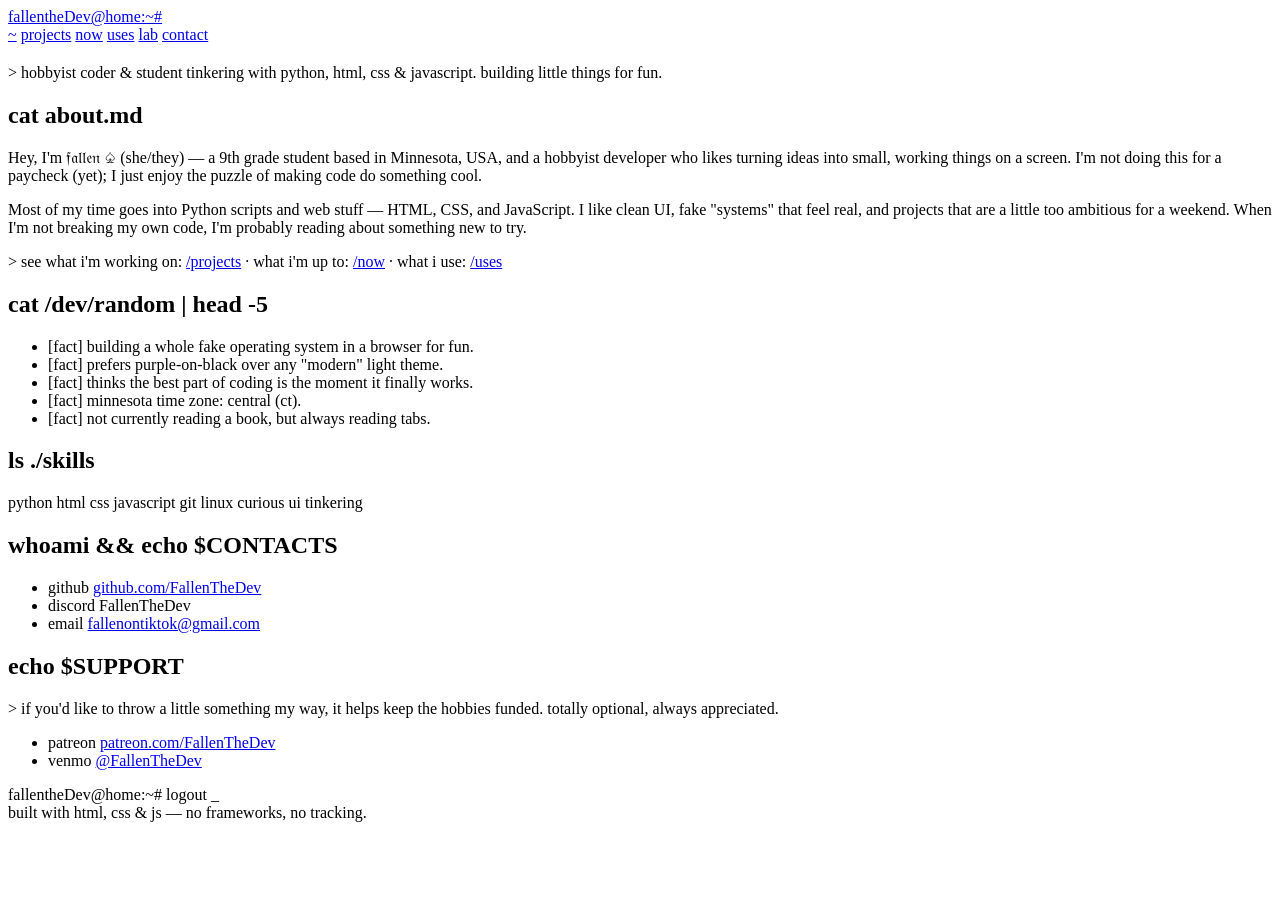
==== index.html @ c0860c45 "Create index.html" ====
<!DOCTYPE html>
<html lang="en">
<head>
<meta charset="UTF-8" />
<meta name="viewport" content="width=device-width, initial-scale=1.0" />
<title>fallentheDev@home:~#</title>
<link rel="preconnect" href="https://fonts.googleapis.com" />
<link rel="preconnect" href="https://fonts.gstatic.com" crossorigin />
<link href="https://fonts.googleapis.com/css2?family=JetBrains+Mono:wght@400;700&display=swap" rel="stylesheet" />
<link rel="stylesheet" href="style.css" />
</head>
<body>

<header>
  <div class="wrap">
    <a class="prompt" href="index.html"><span class="user">fallentheDev</span>@home:~#</a>
    <nav>
      <a href="index.html">~</a>
      <a href="projects/">projects</a>
      <a href="now/">now</a>
      <a href="uses/">uses</a>
      <a href="lab/">lab</a>
      <a href="#contact">contact</a>
    </nav>
  </div>
</header>

<main class="wrap">

  <section class="hero" style="border-top:none;">
    <h1 id="typed"></h1>
    <p class="sub">
      <span class="hl">&gt;</span> hobbyist coder &amp; student tinkering with
      <span class="hl">python</span>, <span class="hl">html</span>,
      <span class="hl">css</span> &amp; <span class="hl">javascript</span>.
      building little things for fun.
    </p>
  </section>

  <section id="about">
    <h2>cat about.md</h2>
    <p class="bio">
      Hey, I'm <span style="color:var(--purple)">𝔣𝔞𝔩𝔩𝔢𝔫 ♤</span>
      <span class="pronouns">(she/they)</span> — a 9th
      grade student based in <span style="color:var(--purple)">Minnesota, USA</span>,
      and a hobbyist developer who likes turning ideas into small, working things
      on a screen. I'm not doing this for a paycheck (yet); I just enjoy the
      puzzle of making code do something cool.
    </p>
    <p class="bio">
      Most of my time goes into Python scripts and web stuff — HTML, CSS, and
      JavaScript. I like clean UI, fake "systems" that feel real, and projects
      that are a little too ambitious for a weekend. When I'm not breaking my
      own code, I'm probably reading about something new to try.
    </p>
    <p class="bio" style="margin-top:14px;">
      &gt; see what i'm working on: <a href="projects/">/projects</a>
      &middot; what i'm up to: <a href="now/">/now</a>
      &middot; what i use: <a href="uses/">/uses</a>
    </p>
  </section>

  <section id="facts">
    <h2>cat /dev/random | head -5</h2>
    <ul class="facts">
      <li><span class="fact-tag">[fact]</span> building a whole fake operating system in a browser for fun.</li>
      <li><span class="fact-tag">[fact]</span> prefers purple-on-black over any "modern" light theme.</li>
      <li><span class="fact-tag">[fact]</span> thinks the best part of coding is the moment it finally works.</li>
      <li><span class="fact-tag">[fact]</span> minnesota time zone: central (ct).</li>
      <li><span class="fact-tag">[fact]</span> not currently reading a book, but always reading tabs.</li>
    </ul>
  </section>

  <section id="skills">
    <h2>ls ./skills</h2>
    <div class="skills">
      <span class="chip">python</span>
      <span class="chip">html</span>
      <span class="chip">css</span>
      <span class="chip">javascript</span>
      <span class="chip">git</span>
      <span class="chip">linux&nbsp;curious</span>
      <span class="chip">ui&nbsp;tinkering</span>
    </div>
  </section>

  <section id="contact">
    <h2>whoami &amp;&amp; echo $CONTACTS</h2>
    <ul class="contact">
      <li>
        <span class="label">github</span>
        <a class="val" href="https://github.com/FallenTheDev" target="_blank" rel="noopener">github.com/FallenTheDev</a>
      </li>
      <li>
        <span class="label">discord</span>
        <span class="val">FallenTheDev</span>
      </li>
      <li>
        <span class="label">email</span>
        <a class="val" href="mailto:fallenontiktok@gmail.com">fallenontiktok@gmail.com</a>
      </li>
    </ul>
  </section>

  <section id="support">
    <h2>echo $SUPPORT</h2>
    <p class="bio" style="margin-bottom:14px;">
      &gt; if you'd like to throw a little something my way, it helps keep the
      hobbies funded. totally optional, always appreciated.
    </p>
    <ul class="contact">
      <li>
        <span class="label">patreon</span>
        <a class="val" href="https://www.patreon.com/FallenTheDev" target="_blank" rel="noopener">patreon.com/FallenTheDev</a>
      </li>
      <li>
        <span class="label">venmo</span>
        <a class="val" href="https://venmo.com/FallenTheDev" target="_blank" rel="noopener">@FallenTheDev</a>
      </li>
    </ul>
  </section>

</main>

<footer>
  <div class="wrap">
    fallentheDev@home:~# logout <span class="pulse">_</span><br/>
    built with html, css &amp; js — no frameworks, no tracking.
  </div>
</footer>

<script src="script.js"></script>

</body>
</html>
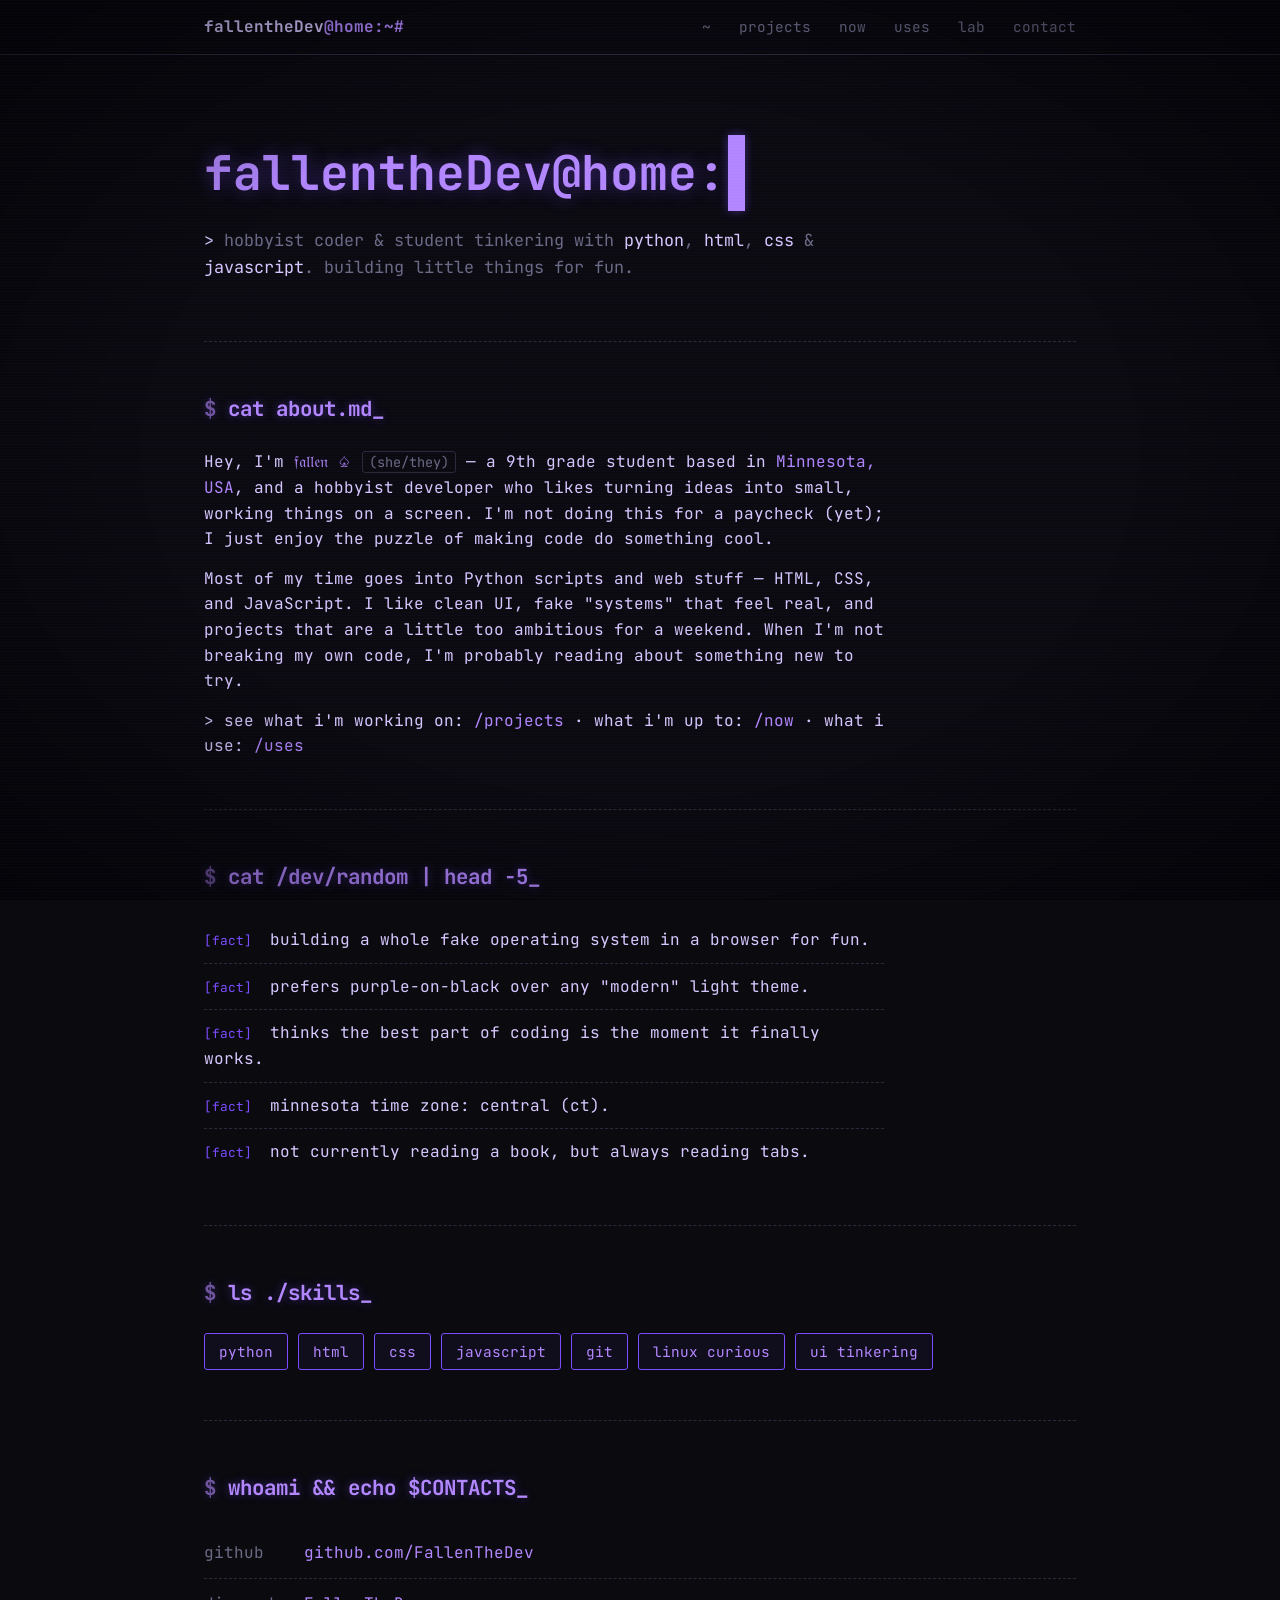
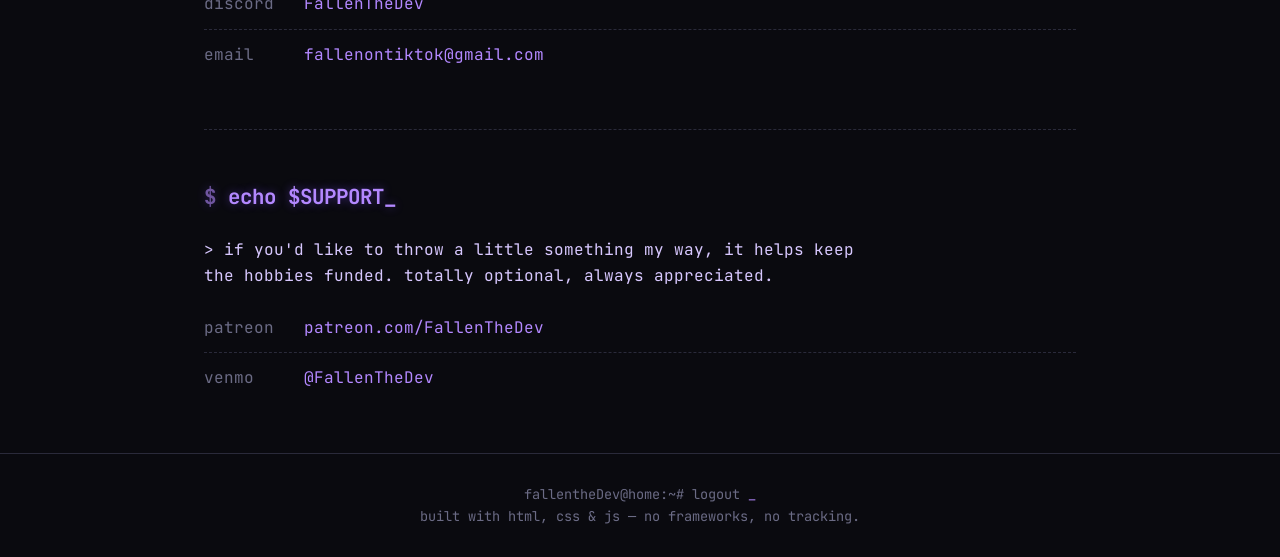
==== commit 7c61bb2c: "Initial commit: fallens.me personal site" ====
--- a/index.html
+++ b/index.html
@@ -132,4 +132,4 @@
 <script src="script.js"></script>
 
 </body>
-</html>
+</html>
--- a/style.css
+++ b/style.css
@@ -0,0 +1,249 @@
+:root {
+  --bg: #0a0a0f;
+  --bg-soft: #12121a;
+  --purple: #b388ff;
+  --purple-dim: #7c4dff;
+  --purple-glow: rgba(124, 77, 255, 0.45);
+  --text: #d8c8ff;
+  --muted: #6b6b85;
+  --border: #2a2a3a;
+}
+
+* { box-sizing: border-box; margin: 0; padding: 0; }
+html { scroll-behavior: smooth; }
+
+body {
+  background: var(--bg);
+  color: var(--text);
+  font-family: "JetBrains Mono", "Courier New", monospace;
+  line-height: 1.6;
+  overflow-x: hidden;
+  min-height: 100vh;
+}
+
+/* Scanline + vignette overlay */
+body::before {
+  content: "";
+  position: fixed;
+  inset: 0;
+  background:
+    repeating-linear-gradient(
+      to bottom,
+      rgba(124, 77, 255, 0.04) 0px,
+      rgba(124, 77, 255, 0.04) 1px,
+      transparent 1px,
+      transparent 3px
+    );
+  pointer-events: none;
+  z-index: 9999;
+}
+body::after {
+  content: "";
+  position: fixed;
+  inset: 0;
+  background: radial-gradient(ellipse at center, transparent 55%, rgba(0,0,0,0.55) 100%);
+  pointer-events: none;
+  z-index: 9998;
+}
+
+a { color: var(--purple); text-decoration: none; }
+a:hover { text-shadow: 0 0 8px var(--purple-glow); }
+
+.wrap { max-width: 920px; margin: 0 auto; padding: 0 24px; }
+
+/* Top bar */
+header {
+  border-bottom: 1px solid var(--border);
+  padding: 14px 0;
+  position: sticky;
+  top: 0;
+  background: rgba(10, 10, 15, 0.85);
+  backdrop-filter: blur(6px);
+  z-index: 100;
+}
+header .wrap { display: flex; justify-content: space-between; align-items: center; flex-wrap: wrap; gap: 10px; }
+.prompt { color: var(--purple); font-weight: 700; }
+.prompt .user { color: var(--text); }
+nav a { margin-left: 18px; color: var(--muted); font-size: 0.9rem; }
+nav a:hover { color: var(--purple); text-shadow: 0 0 8px var(--purple-glow); }
+
+/* Hero */
+.hero { padding: 80px 0 60px; }
+.hero h1 {
+  font-size: clamp(1.8rem, 5vw, 3rem);
+  color: var(--purple);
+  text-shadow: 0 0 18px var(--purple-glow);
+  margin-bottom: 16px;
+  min-height: 1.2em;
+}
+.cursor {
+  display: inline-block;
+  width: 0.6ch;
+  background: var(--purple);
+  margin-left: 2px;
+  animation: blink 1s steps(2) infinite;
+  box-shadow: 0 0 10px var(--purple-glow);
+}
+@keyframes blink { 50% { opacity: 0; } }
+
+.hero .sub { color: var(--muted); font-size: 1.05rem; max-width: 620px; }
+.hero .sub .hl { color: var(--text); }
+
+/* Section */
+section { padding: 50px 0; border-top: 1px dashed var(--border); }
+h2 {
+  color: var(--purple);
+  font-size: 1.3rem;
+  margin-bottom: 24px;
+  text-shadow: 0 0 10px var(--purple-glow);
+}
+h2::before { content: "$ "; opacity: 0.6; }
+h2::after { content: "_"; animation: blink 1s steps(2) infinite; }
+
+p.bio { max-width: 680px; color: var(--text); }
+p.bio + p.bio { margin-top: 14px; }
+
+/* Skills */
+.skills { display: flex; flex-wrap: wrap; gap: 10px; }
+.chip {
+  border: 1px solid var(--purple-dim);
+  color: var(--purple);
+  padding: 6px 14px;
+  border-radius: 3px;
+  font-size: 0.9rem;
+  background: rgba(124, 77, 255, 0.06);
+  transition: all 0.15s ease;
+}
+.chip:hover {
+  background: rgba(124, 77, 255, 0.18);
+  box-shadow: 0 0 12px var(--purple-glow);
+  transform: translateY(-2px);
+}
+
+/* Projects */
+.grid { display: grid; grid-template-columns: repeat(auto-fit, minmax(260px, 1fr)); gap: 18px; }
+.card {
+  background: var(--bg-soft);
+  border: 1px solid var(--border);
+  padding: 22px;
+  border-radius: 4px;
+  position: relative;
+  overflow: hidden;
+  transition: all 0.2s ease;
+}
+.card::before {
+  content: "";
+  position: absolute;
+  top: 0; left: 0;
+  height: 2px; width: 100%;
+  background: linear-gradient(90deg, transparent, var(--purple), transparent);
+  opacity: 0.4;
+}
+.card:hover {
+  border-color: var(--purple-dim);
+  box-shadow: 0 0 20px var(--purple-glow);
+  transform: translateY(-3px);
+}
+.card h3 { color: var(--purple); font-size: 1.1rem; margin-bottom: 8px; }
+.card p { color: var(--muted); font-size: 0.92rem; }
+.card .tag {
+  display: inline-block;
+  margin-top: 14px;
+  font-size: 0.8rem;
+  color: var(--purple-dim);
+  border-top: 1px dashed var(--border);
+  padding-top: 10px;
+  width: 100%;
+}
+
+/* Contact */
+ul.contact { list-style: none; }
+ul.contact li {
+  padding: 12px 0;
+  border-bottom: 1px dashed var(--border);
+  display: flex;
+  flex-wrap: wrap;
+  gap: 10px;
+  align-items: baseline;
+}
+ul.contact li:last-child { border-bottom: none; }
+ul.contact .label { color: var(--muted); min-width: 90px; }
+ul.contact .val { color: var(--purple); word-break: break-all; }
+
+footer {
+  border-top: 1px solid var(--border);
+  padding: 30px 0;
+  color: var(--muted);
+  font-size: 0.85rem;
+  text-align: center;
+}
+footer .pulse { color: var(--purple); animation: blink 1.5s steps(2) infinite; }
+
+/* Pronouns */
+.pronouns {
+  color: var(--muted);
+  font-size: 0.85em;
+  border: 1px solid var(--border);
+  padding: 1px 6px;
+  border-radius: 3px;
+  margin-left: 2px;
+  white-space: nowrap;
+}
+
+/* Fun facts list */
+ul.facts { list-style: none; max-width: 680px; }
+ul.facts li {
+  padding: 10px 0;
+  border-bottom: 1px dashed var(--border);
+  color: var(--text);
+}
+ul.facts li:last-child { border-bottom: none; }
+ul.facts .fact-tag {
+  color: var(--purple-dim);
+  margin-right: 8px;
+  font-size: 0.8rem;
+}
+
+/* Now page list */
+ul.now { list-style: none; max-width: 680px; }
+ul.now li {
+  padding: 14px 0;
+  border-bottom: 1px dashed var(--border);
+  display: flex;
+  flex-wrap: wrap;
+  gap: 14px;
+  align-items: baseline;
+}
+ul.now li:last-child { border-bottom: none; }
+ul.now .dt {
+  color: var(--purple-dim);
+  min-width: 110px;
+  font-size: 0.85rem;
+  text-transform: lowercase;
+}
+ul.now .entry { color: var(--text); }
+ul.now .entry .hl, .hero .sub .hl { color: var(--text); }
+
+/* Uses page list */
+ul.uses { list-style: none; max-width: 680px; }
+ul.uses li {
+  padding: 12px 0;
+  border-bottom: 1px dashed var(--border);
+  display: flex;
+  flex-wrap: wrap;
+  gap: 14px;
+  align-items: baseline;
+}
+ul.uses li:last-child { border-bottom: none; }
+ul.uses .cat {
+  color: var(--purple-dim);
+  min-width: 110px;
+  font-size: 0.85rem;
+}
+ul.uses .item { color: var(--text); }
+
+@media (max-width: 600px) {
+  nav a { margin-left: 10px; }
+  .hero { padding: 50px 0 40px; }
+  ul.now .dt, ul.uses .cat { min-width: 100%; }
+}
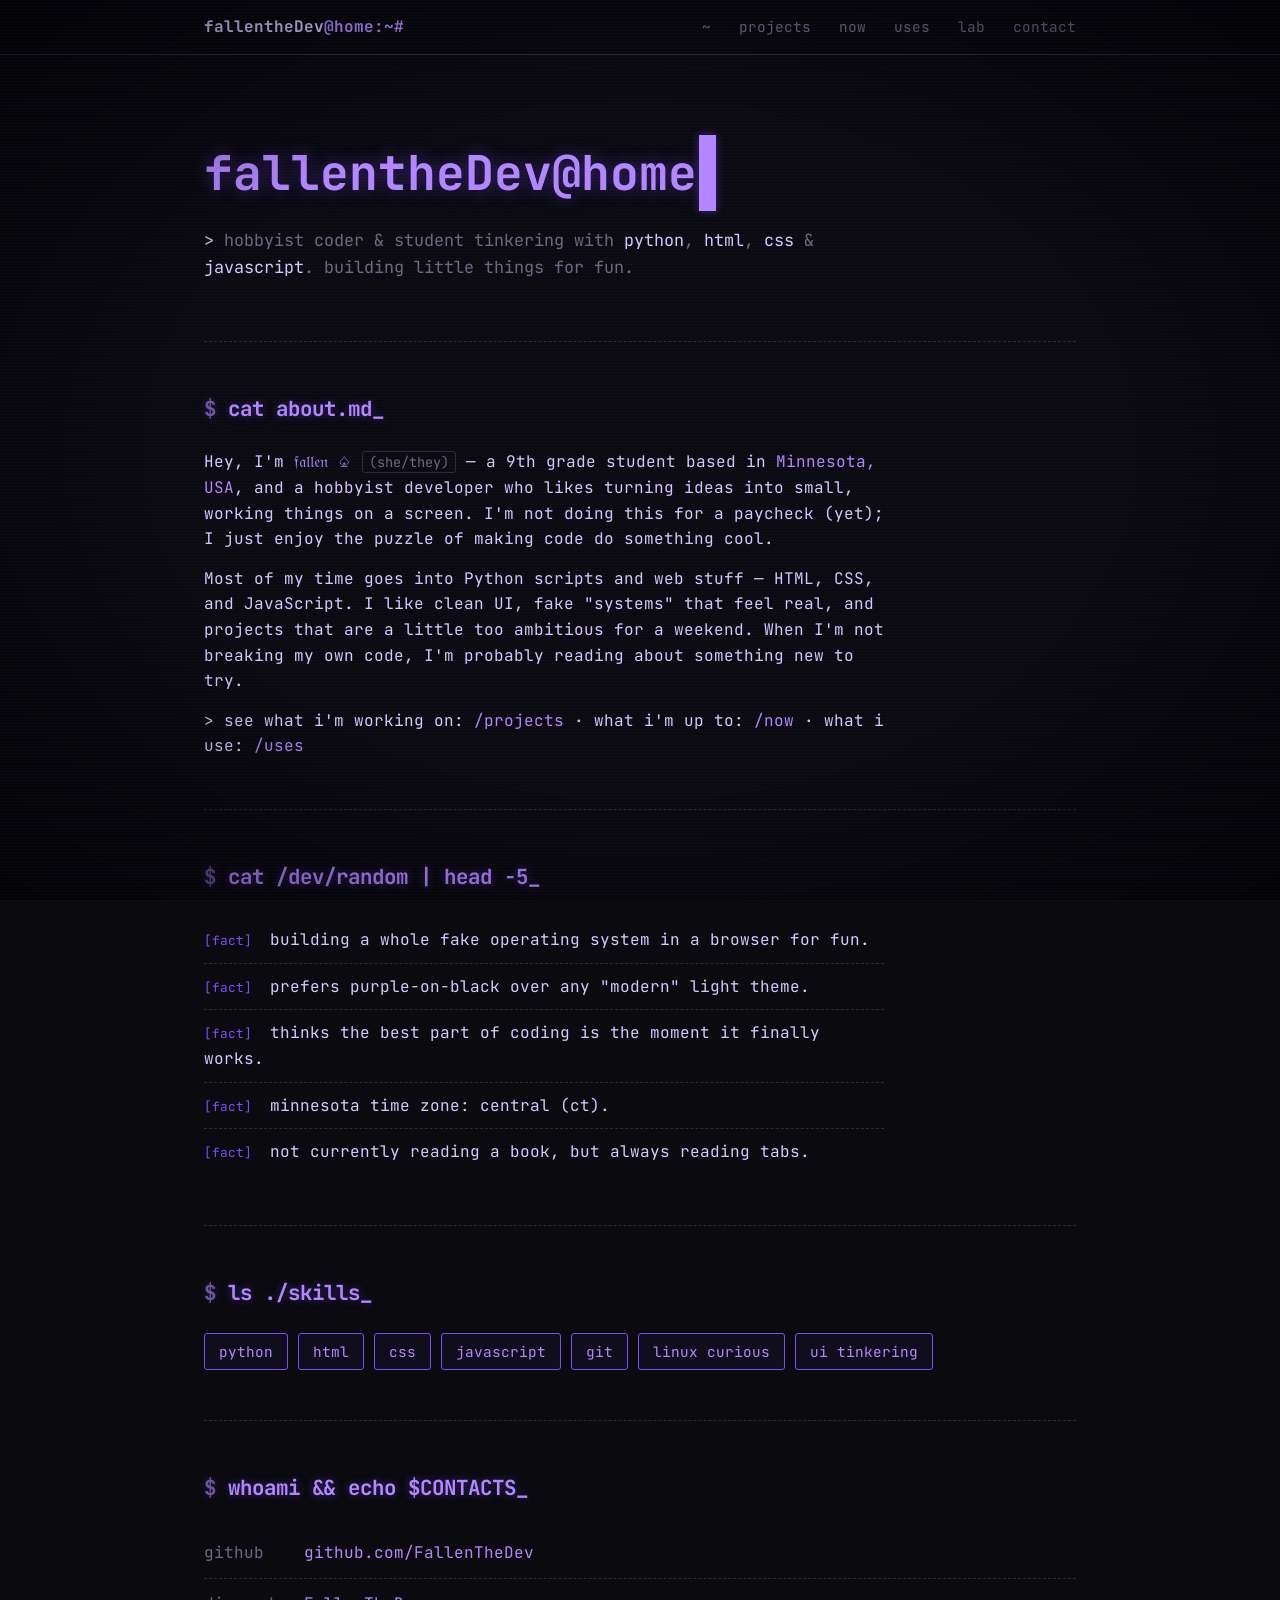
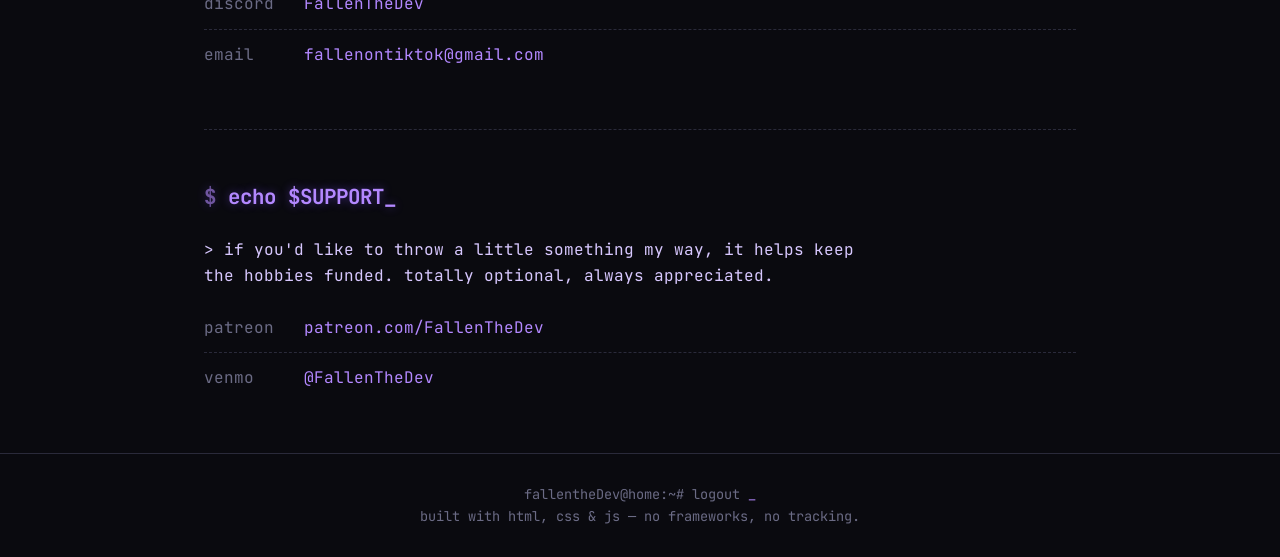
==== commit 1bb6d603: "Add in support for ads" ====
--- a/index.html
+++ b/index.html
@@ -3,6 +3,7 @@
 <head>
 <meta charset="UTF-8" />
 <meta name="viewport" content="width=device-width, initial-scale=1.0" />
+<meta name="google-adsense-account" content="ca-pub-9488856636759332">
 <title>fallentheDev@home:~#</title>
 <link rel="preconnect" href="https://fonts.googleapis.com" />
 <link rel="preconnect" href="https://fonts.gstatic.com" crossorigin />
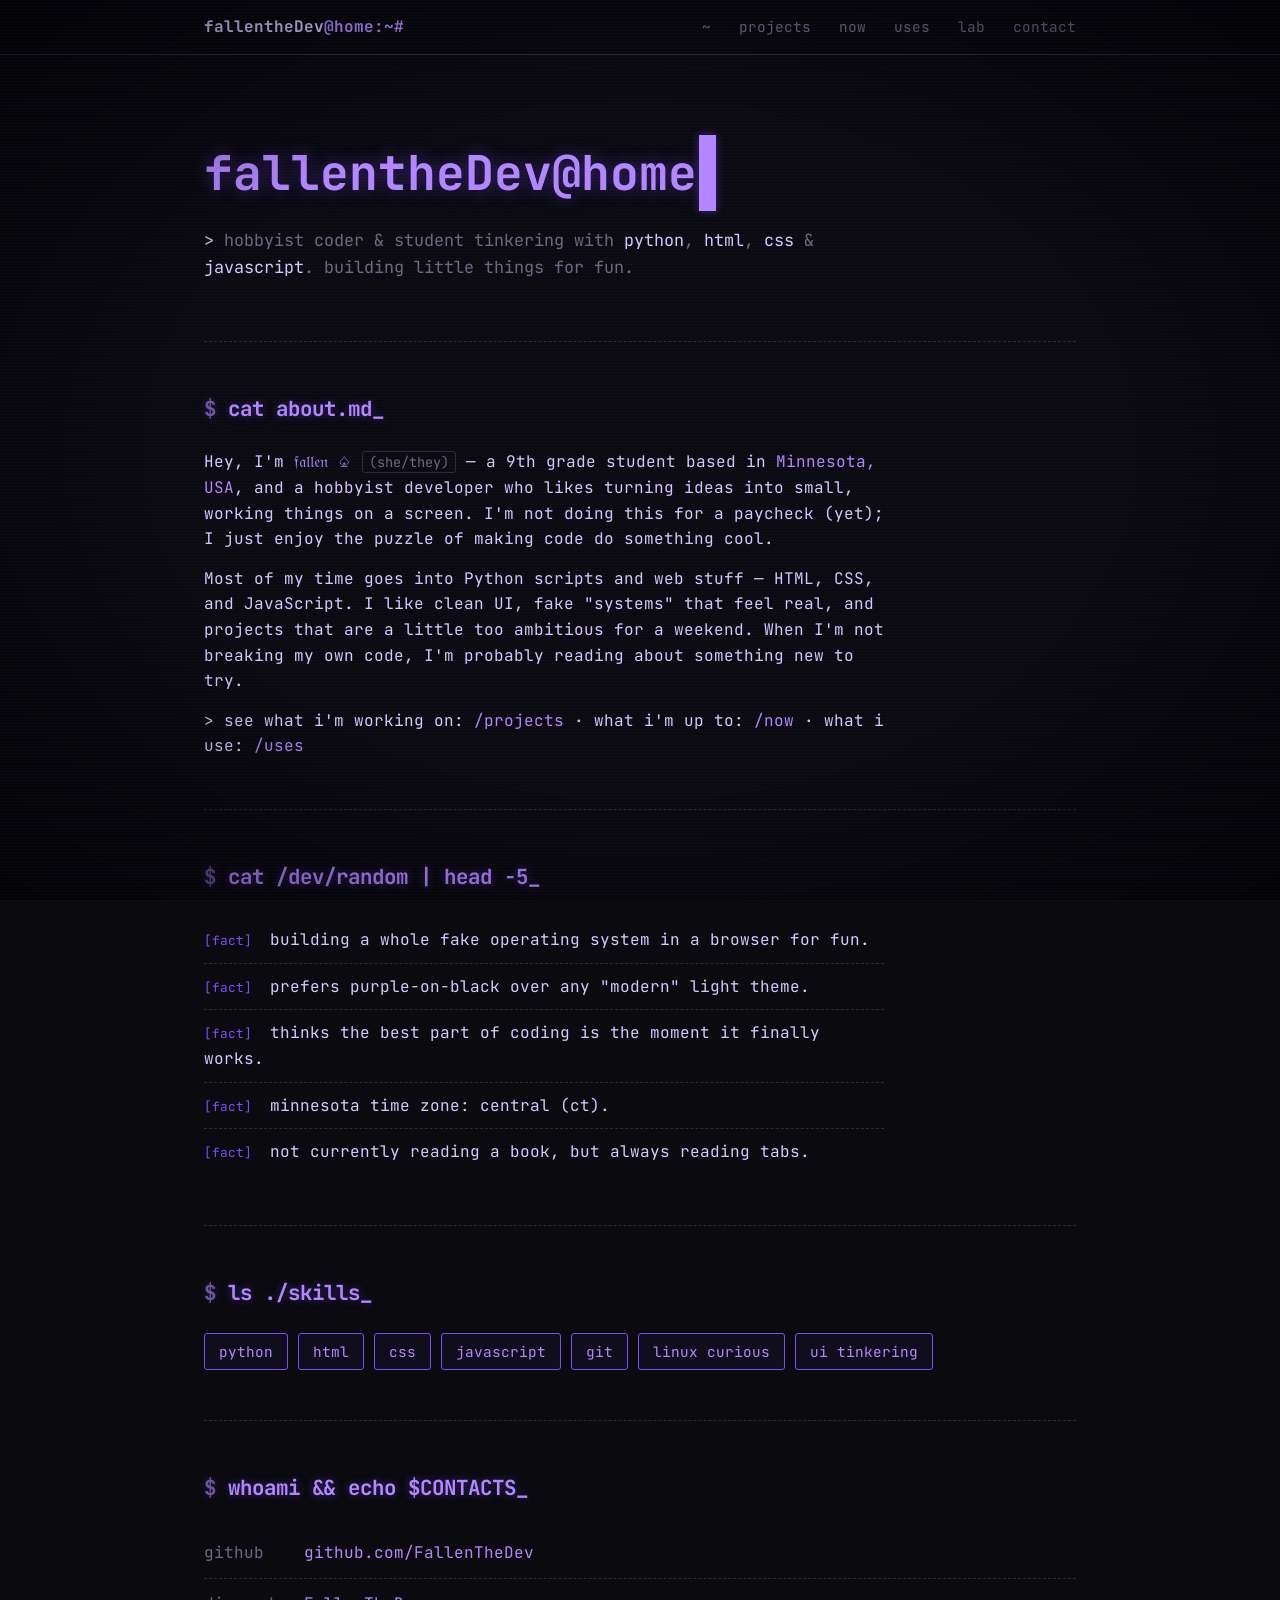
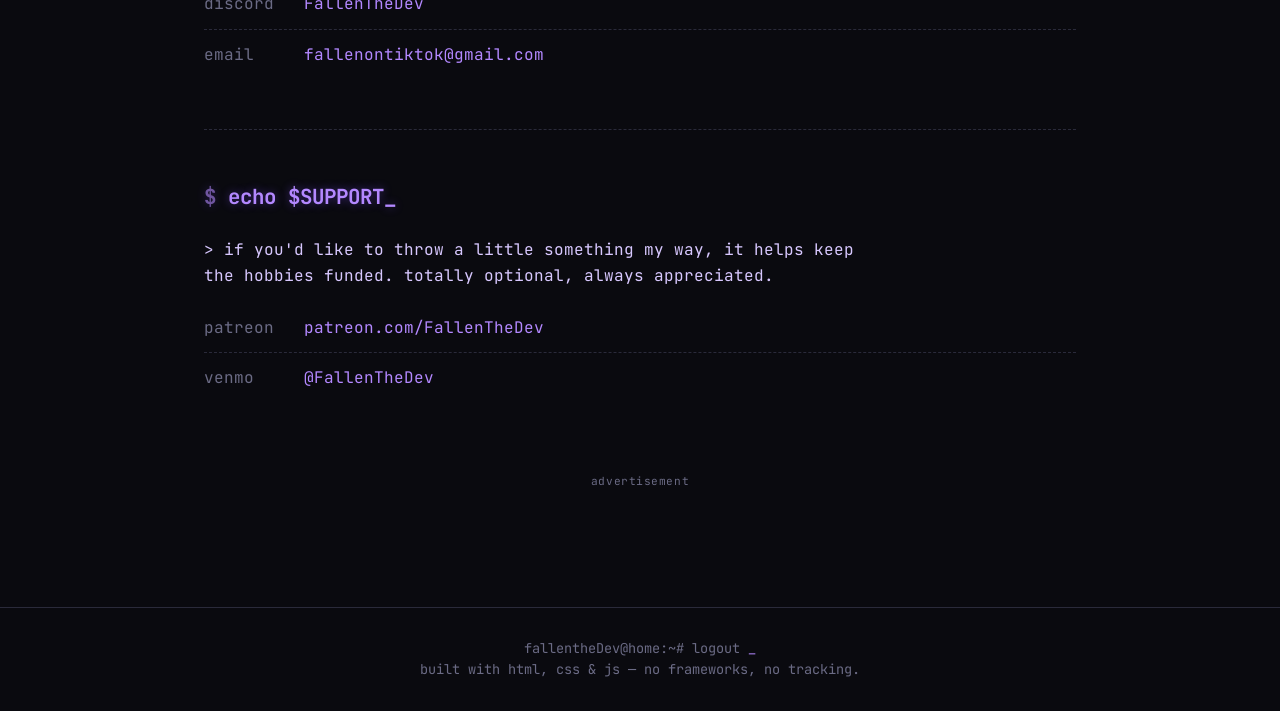
==== commit 8b333c77: "Add in support for ads" ====
--- a/index.html
+++ b/index.html
@@ -9,6 +9,7 @@
 <link rel="preconnect" href="https://fonts.gstatic.com" crossorigin />
 <link href="https://fonts.googleapis.com/css2?family=JetBrains+Mono:wght@400;700&display=swap" rel="stylesheet" />
 <link rel="stylesheet" href="style.css" />
+<script async src="https://pagead2.googlesyndication.com/pagead/js/adsbygoogle.js?client=ca-pub-9488856636759332" crossorigin="anonymous"></script>
 </head>
 <body>
 
@@ -25,6 +26,12 @@
     </nav>
   </div>
 </header>
+
+<div class="page-layout">
+<aside class="ad-side ad-left">
+  <span class="ad-label">advertisement</span>
+  <ins class="adsbygoogle" style="display:block" data-ad-client="ca-pub-9488856636759332" data-ad-slot="LEFT_SIDE_SLOT" data-ad-format="vertical" data-full-width-responsive="false"></ins>
+</aside>
 
 <main class="wrap">
 
@@ -123,6 +130,17 @@
 
 </main>
 
+<aside class="ad-side ad-right">
+  <span class="ad-label">advertisement</span>
+  <ins class="adsbygoogle" style="display:block" data-ad-client="ca-pub-9488856636759332" data-ad-slot="RIGHT_SIDE_SLOT" data-ad-format="vertical" data-full-width-responsive="false"></ins>
+</aside>
+</div><!-- /.page-layout -->
+
+<div class="ad-footer-wrap">
+  <span class="ad-label">advertisement</span>
+  <ins class="adsbygoogle" style="display:block" data-ad-client="ca-pub-9488856636759332" data-ad-slot="FOOTER_SLOT" data-ad-format="auto" data-full-width-responsive="true"></ins>
+</div>
+
 <footer>
   <div class="wrap">
     fallentheDev@home:~# logout <span class="pulse">_</span><br/>
@@ -131,6 +149,7 @@
 </footer>
 
 <script src="script.js"></script>
+<script src="ads.js"></script>
 
 </body>
 </html>
--- a/style.css
+++ b/style.css
@@ -247,3 +247,100 @@
   .hero { padding: 50px 0 40px; }
   ul.now .dt, ul.uses .cat { min-width: 100%; }
 }
+
+/* ===== Ad layout ===== */
+
+/* Three-column layout: left ad | content | right ad */
+.page-layout {
+  display: flex;
+  justify-content: center;
+  align-items: flex-start;
+  gap: 20px;
+}
+.ad-side {
+  width: 160px;
+  flex-shrink: 0;
+  position: sticky;
+  top: 80px;
+  min-height: 600px;
+}
+.ad-side .ad-label,
+.ad-footer-wrap .ad-label {
+  display: block;
+  font-size: 0.7rem;
+  color: var(--muted);
+  text-align: center;
+  margin-bottom: 6px;
+  letter-spacing: 0.05em;
+}
+.ad-side ins.adsbygoogle {
+  display: block;
+  width: 160px;
+  height: 600px;
+}
+main.wrap {
+  flex: 1;
+  max-width: 920px;
+  min-width: 0;
+}
+
+/* Footer ad — full-width, centered, above the footer */
+.ad-footer-wrap {
+  max-width: 920px;
+  margin: 0 auto;
+  padding: 20px 24px;
+  text-align: center;
+}
+.ad-footer-wrap ins.adsbygoogle {
+  display: block;
+  width: 100%;
+  min-height: 90px;
+}
+
+/* Hide side ads on narrow screens */
+@media (max-width: 1280px) {
+  .ad-side { display: none; }
+  .page-layout { display: block; }
+  main.wrap { max-width: 920px; margin: 0 auto; }
+}
+
+/* Ad-blocker message */
+.adblock-notice {
+  position: fixed;
+  bottom: 0;
+  left: 0;
+  right: 0;
+  background: var(--bg-soft);
+  border-top: 1px solid var(--purple-dim);
+  color: var(--text);
+  padding: 14px 24px;
+  font-size: 0.88rem;
+  z-index: 10000;
+  display: flex;
+  align-items: center;
+  justify-content: center;
+  gap: 16px;
+  flex-wrap: wrap;
+  box-shadow: 0 -4px 20px rgba(0,0,0,0.5);
+  animation: slideUp 0.3s ease;
+}
+.adblock-notice .ab-icon { color: var(--purple); font-weight: 700; }
+.adblock-notice .ab-text { color: var(--text); }
+.adblock-notice .ab-text .hl { color: var(--purple); }
+.adblock-notice .ab-close {
+  color: var(--muted);
+  cursor: pointer;
+  border: 1px solid var(--border);
+  padding: 2px 10px;
+  border-radius: 3px;
+  font-size: 0.8rem;
+  transition: all 0.15s ease;
+}
+.adblock-notice .ab-close:hover {
+  color: var(--purple);
+  border-color: var(--purple-dim);
+}
+@keyframes slideUp {
+  from { transform: translateY(100%); }
+  to { transform: translateY(0); }
+}
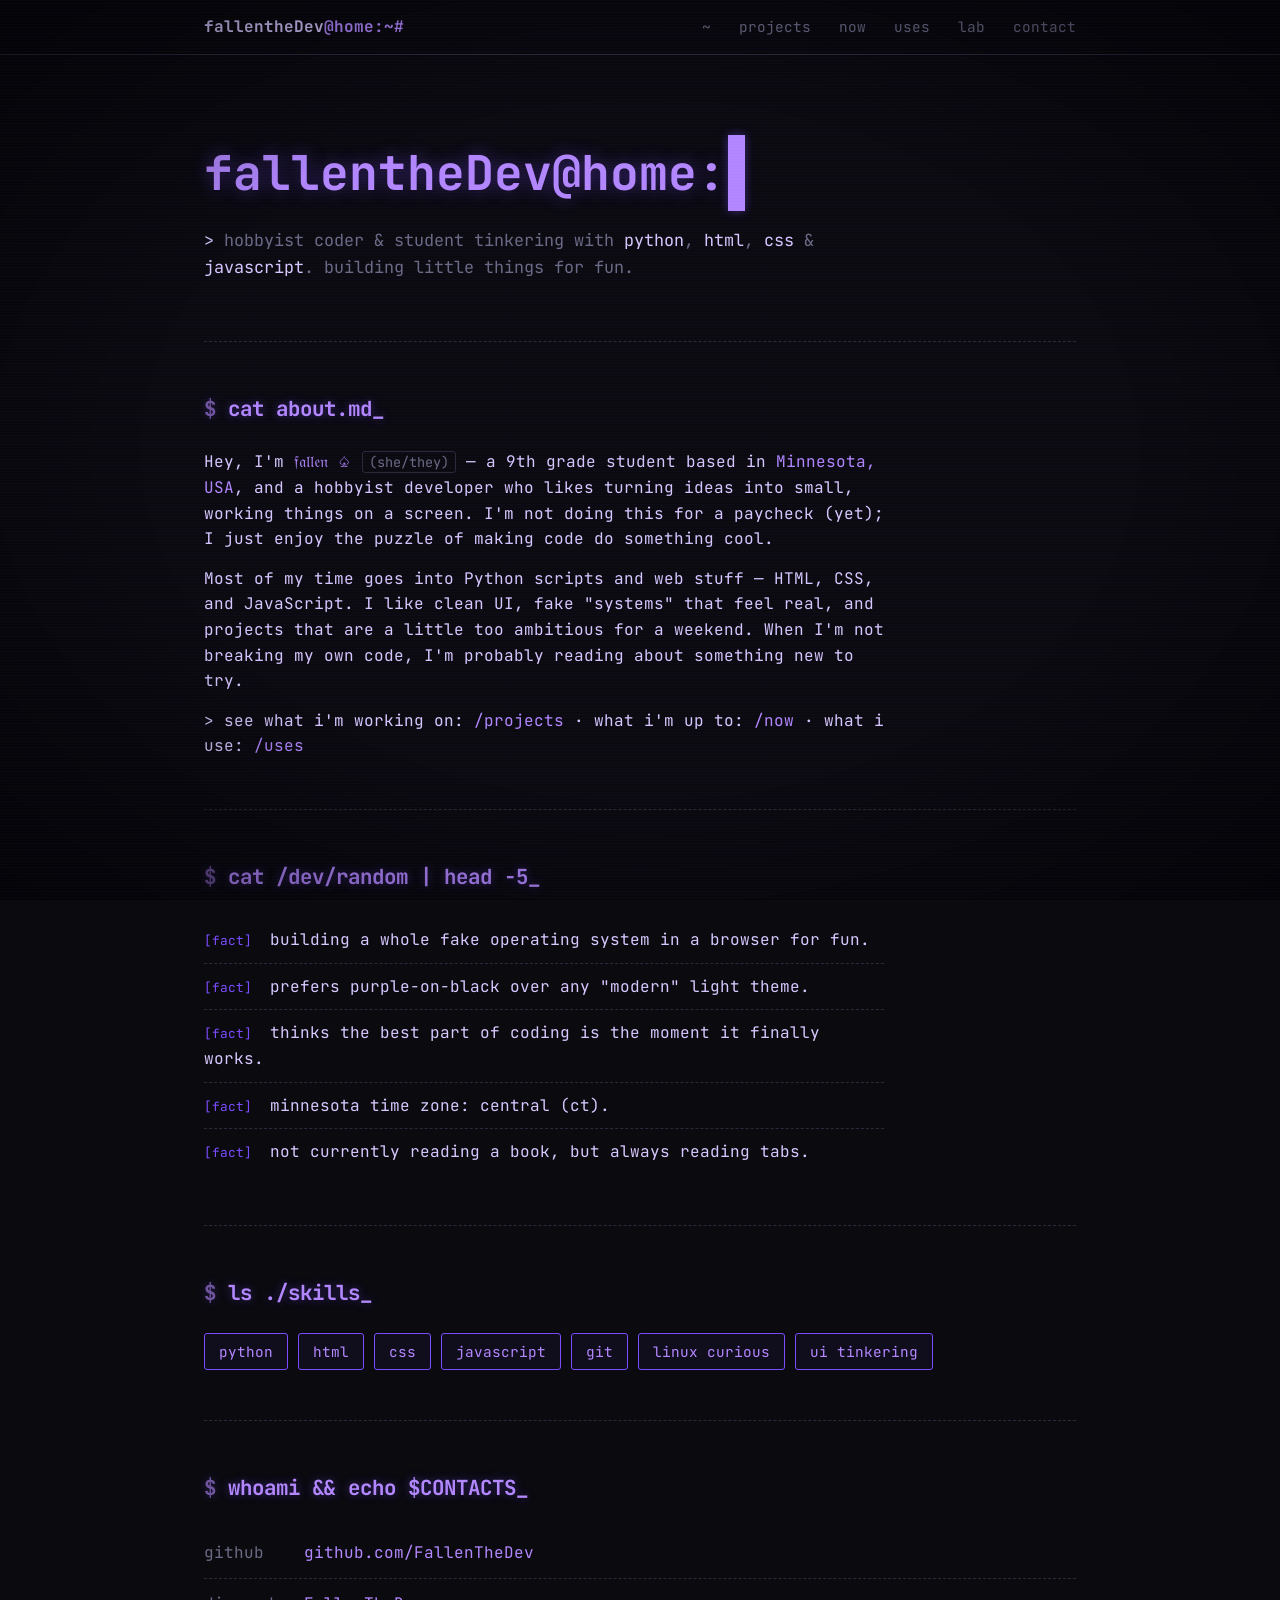
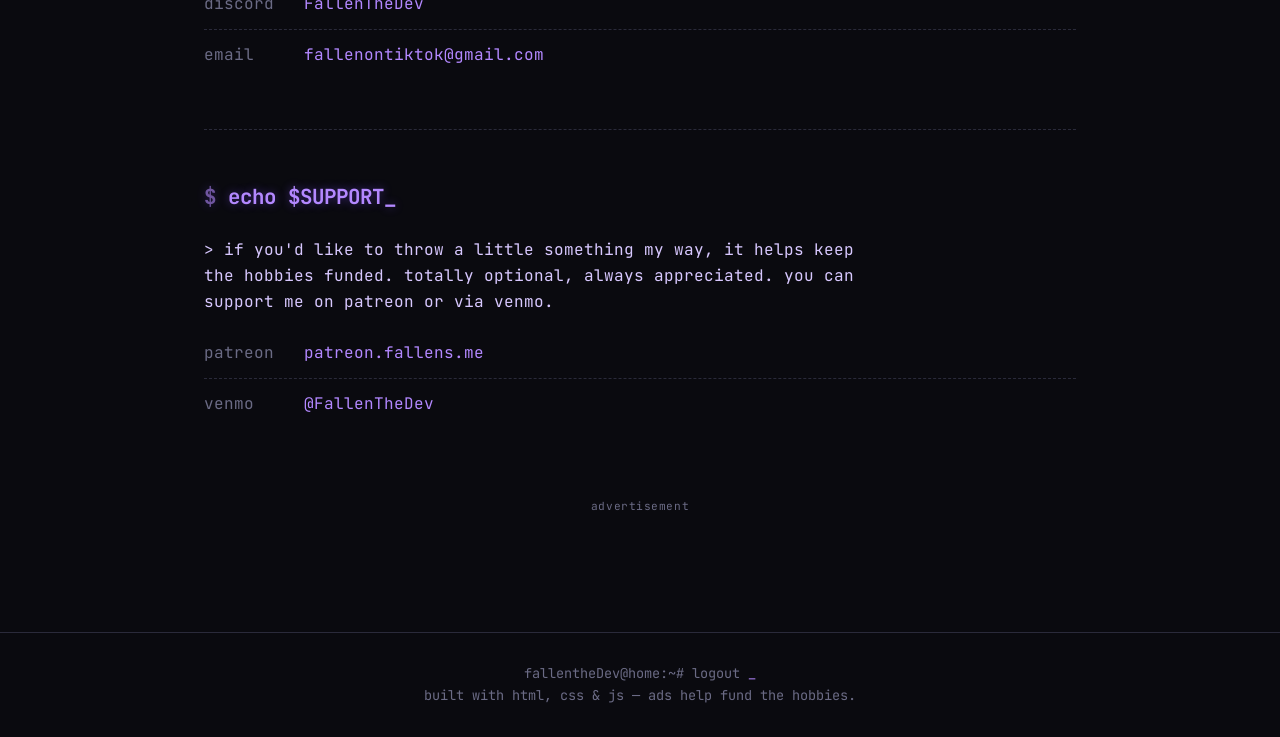
==== commit b39d396e: "Fixed links, added favicon, and other minor tweaks" ====
--- a/index.html
+++ b/index.html
@@ -5,6 +5,15 @@
 <meta name="viewport" content="width=device-width, initial-scale=1.0" />
 <meta name="google-adsense-account" content="ca-pub-9488856636759332">
 <title>fallentheDev@home:~#</title>
+<meta property="og:type" content="website" />
+<meta property="og:title" content="fallentheDev — hobbyist dev & student" />
+<meta property="og:description" content="the personal site of 𝔣𝔞𝔩𝔩𝔢𝔫 ♤ (she/they) — a 9th grade hobbyist developer in minnesota, usa. python, web stuff, and fake systems that feel real." />
+<meta property="og:url" content="https://fallens.me/" />
+<meta property="og:image" content="https://fallens.me/favicon.svg" />
+<meta name="twitter:card" content="summary" />
+<meta name="twitter:title" content="fallentheDev — hobbyist dev & student" />
+<meta name="twitter:description" content="the personal site of 𝔣𝔞𝔩𝔩𝔢𝔫 ♤ (she/they) — a 9th grade hobbyist developer in minnesota, usa." />
+<link rel="icon" type="image/svg+xml" href="favicon.svg" />
 <link rel="preconnect" href="https://fonts.googleapis.com" />
 <link rel="preconnect" href="https://fonts.gstatic.com" crossorigin />
 <link href="https://fonts.googleapis.com/css2?family=JetBrains+Mono:wght@400;700&display=swap" rel="stylesheet" />
@@ -114,12 +123,13 @@
     <h2>echo $SUPPORT</h2>
     <p class="bio" style="margin-bottom:14px;">
       &gt; if you'd like to throw a little something my way, it helps keep the
-      hobbies funded. totally optional, always appreciated.
+      hobbies funded. totally optional, always appreciated. you can support me
+      on <span class="hl">patreon</span> or via <span class="hl">venmo</span>.
     </p>
     <ul class="contact">
       <li>
         <span class="label">patreon</span>
-        <a class="val" href="https://www.patreon.com/FallenTheDev" target="_blank" rel="noopener">patreon.com/FallenTheDev</a>
+        <a class="val" href="https://patreon.fallens.me" target="_blank" rel="noopener">patreon.fallens.me</a>
       </li>
       <li>
         <span class="label">venmo</span>
@@ -144,7 +154,7 @@
 <footer>
   <div class="wrap">
     fallentheDev@home:~# logout <span class="pulse">_</span><br/>
-    built with html, css &amp; js — no frameworks, no tracking.
+    built with html, css &amp; js — ads help fund the hobbies.
   </div>
 </footer>
 
